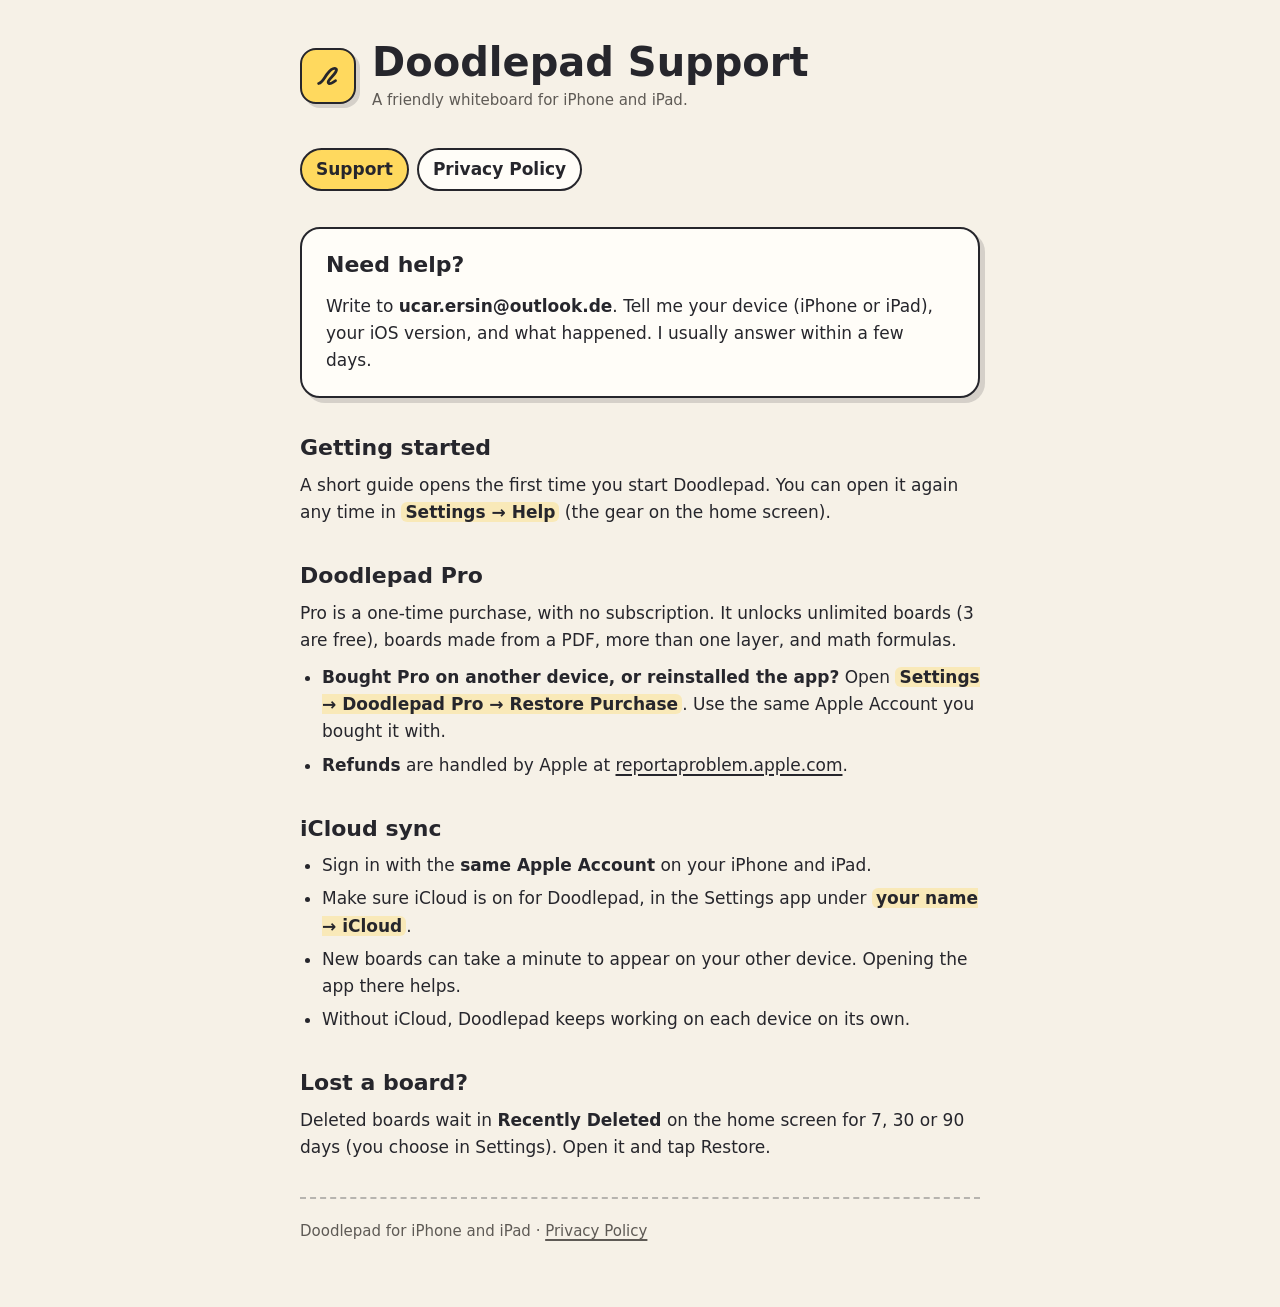
==== index.html @ c5657239 "Add Doodlepad's support page and privacy policy Plain pages for GitHub Pages: support (contact, Pro," ====
<!doctype html>
<html lang="en">
<head>
  <meta charset="utf-8">
  <meta name="viewport" content="width=device-width, initial-scale=1, viewport-fit=cover">
  <title>Doodlepad Support</title>
  <meta name="description" content="Help and contact for Doodlepad, the whiteboard app for iPhone and iPad.">
  <link rel="stylesheet" href="style.css">
</head>
<body>
<main>
  <header>
    <div class="badge" aria-hidden="true">
      <svg viewBox="0 0 32 32"><path d="M6 24c4-1 6-6 9-10s6-7 9-6-1 6-4 9-5 6-3 7 5-2 7-3"/></svg>
    </div>
    <div>
      <h1>Doodlepad Support</h1>
      <p class="lead">A friendly whiteboard for iPhone and iPad.</p>
    </div>
  </header>

  <nav aria-label="Pages">
    <a href="./" aria-current="page">Support</a>
    <a href="privacy.html">Privacy Policy</a>
  </nav>

  <div class="card">
    <h2>Need help?</h2>
    <p>Write to <span class="email">ucar.ersin@outlook.de</span>. Tell me your device (iPhone or iPad), your iOS version, and what happened. I usually answer within a few days.</p>
  </div>

  <section>
    <h2>Getting started</h2>
    <p>A short guide opens the first time you start Doodlepad. You can open it again any time in <span class="path">Settings → Help</span> (the gear on the home screen).</p>
  </section>

  <section>
    <h2>Doodlepad Pro</h2>
    <p>Pro is a one-time purchase, with no subscription. It unlocks unlimited boards (3 are free), boards made from a PDF, more than one layer, and math formulas.</p>
    <ul>
      <li><strong>Bought Pro on another device, or reinstalled the app?</strong> Open <span class="path">Settings → Doodlepad Pro → Restore Purchase</span>. Use the same Apple Account you bought it with.</li>
      <li><strong>Refunds</strong> are handled by Apple at <a href="https://reportaproblem.apple.com" target="_blank" rel="noopener">reportaproblem.apple.com</a>.</li>
    </ul>
  </section>

  <section>
    <h2>iCloud sync</h2>
    <ul>
      <li>Sign in with the <strong>same Apple Account</strong> on your iPhone and iPad.</li>
      <li>Make sure iCloud is on for Doodlepad, in the Settings app under <span class="path">your name → iCloud</span>.</li>
      <li>New boards can take a minute to appear on your other device. Opening the app there helps.</li>
      <li>Without iCloud, Doodlepad keeps working on each device on its own.</li>
    </ul>
  </section>

  <section>
    <h2>Lost a board?</h2>
    <p>Deleted boards wait in <strong>Recently Deleted</strong> on the home screen for 7, 30 or 90 days (you choose in Settings). Open it and tap Restore.</p>
  </section>

  <footer>Doodlepad for iPhone and iPad · <a href="privacy.html">Privacy Policy</a></footer>
</main>
</body>
</html>
---- style.css ----
/* Doodlepad's site: the app's paper, ink and sun yellow. System fonts only
   (nothing loaded from other servers). One reading column. */
:root {
  --paper: #F6F1E7;
  --card: #FFFDF8;
  --ink: #26262C;
  --muted: #5E5A55;
  --line: #26262C;
  --shadow: rgba(38, 38, 44, 0.16);
  --sun: #FFD95E;
  --mint: #62D9A6;
  --display: ui-rounded, "SF Pro Rounded", system-ui, -apple-system, "Segoe UI", sans-serif;
  --body: system-ui, -apple-system, "Segoe UI", Roboto, sans-serif;
  color-scheme: light;
}
@media (prefers-color-scheme: dark) {
  :root {
    --paper: #1D1D21; --card: #28282E; --ink: #F3EEE4; --muted: #B9B2A6;
    --line: #F3EEE4; --shadow: rgba(0, 0, 0, 0.45); --sun: #F2C94C; --mint: #4CC08F;
    color-scheme: dark;
  }
}

* { box-sizing: border-box; }
body {
  margin: 0;
  background: var(--paper);
  color: var(--ink);
  font-family: var(--body);
  font-size: 17px;
  line-height: 1.6;
  padding-left: max(16px, env(safe-area-inset-left, 0px));
  padding-right: max(16px, env(safe-area-inset-right, 0px));
  padding-block: 40px 64px;
}
main { max-width: 680px; margin: 0 auto; display: flex; flex-direction: column; gap: 36px; }

header { display: flex; align-items: center; gap: 16px; }
.badge {
  flex: none; width: 56px; height: 56px; border-radius: 16px;
  background: var(--sun); border: 2.5px solid var(--line);
  box-shadow: 4px 4px 0 var(--shadow);
  display: grid; place-items: center;
}
.badge svg { width: 30px; height: 30px; }
.badge path { fill: none; stroke: #26262C; stroke-width: 3; stroke-linecap: round; stroke-linejoin: round; }
h1 {
  font-family: var(--display); font-weight: 900; font-size: clamp(30px, 6vw, 40px);
  line-height: 1.1; margin: 0; text-wrap: balance;
}
.lead { margin: 4px 0 0; color: var(--muted); font-size: 15px; }

nav { display: flex; flex-wrap: wrap; gap: 8px; }
nav a {
  font-weight: 700; text-decoration: none; padding: 6px 14px; border-radius: 999px;
  border: 2px solid var(--line); background: var(--card);
}
nav a[aria-current="page"] { background: var(--sun); color: #26262C; }

.card {
  background: var(--card); border: 2.5px solid var(--line); border-radius: 20px;
  box-shadow: 5px 5px 0 var(--shadow);
  padding: 22px 24px; display: flex; flex-direction: column; gap: 14px;
}
.card ul { list-style: none; margin: 0; padding: 0; display: grid; gap: 10px; }
.card li { display: grid; grid-template-columns: 26px 1fr; gap: 10px; align-items: start; }
.card li span { min-width: 0; }
.tick {
  width: 22px; height: 22px; margin-top: 3px; border-radius: 50%;
  background: var(--mint); border: 2px solid var(--line);
  display: grid; place-items: center;
}
.tick svg { width: 12px; height: 12px; }
.tick path { fill: none; stroke: #26262C; stroke-width: 3; stroke-linecap: round; stroke-linejoin: round; }

section { display: flex; flex-direction: column; gap: 10px; }
h2 {
  font-family: var(--display); font-weight: 800; font-size: 22px; line-height: 1.25;
  margin: 0; text-wrap: balance;
}
p { margin: 0; }
section ul { margin: 0; padding-left: 22px; display: grid; gap: 6px; }
.path {
  font-weight: 700;
  background: color-mix(in srgb, var(--sun) 35%, transparent);
  border-radius: 6px; padding: 0 4px;
}
.email { font-weight: 700; user-select: all; -webkit-user-select: all; overflow-wrap: anywhere; }
a { color: inherit; text-decoration-thickness: 2px; text-underline-offset: 3px; }
a:focus-visible { outline: 3px solid var(--sun); outline-offset: 2px; border-radius: 4px; }

footer {
  border-top: 2px dashed color-mix(in srgb, var(--line) 30%, transparent);
  padding-top: 20px; color: var(--muted); font-size: 15px;
}
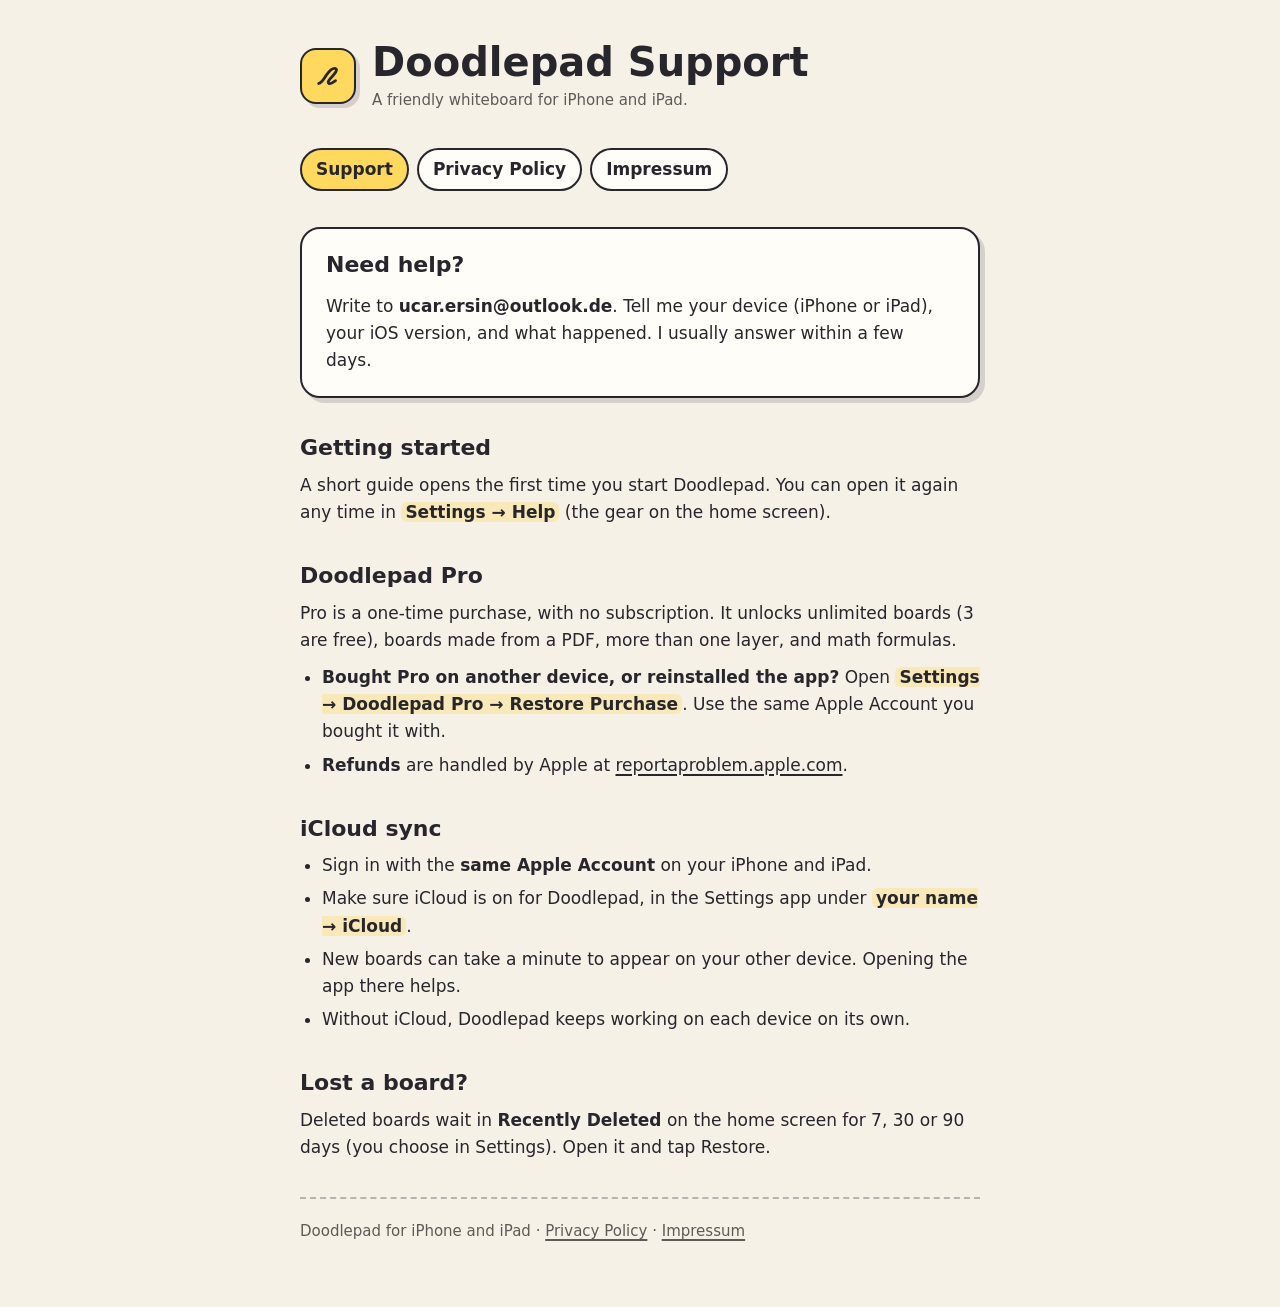
==== commit e01f69aa: "Add an Impressum and the address in the privacy contact Co-Authored-By: Claude Opus 5.5 <noreply@ant" ====
--- a/index.html
+++ b/index.html
@@ -22,6 +22,7 @@
   <nav aria-label="Pages">
     <a href="./" aria-current="page">Support</a>
     <a href="privacy.html">Privacy Policy</a>
+    <a href="impressum.html">Impressum</a>
   </nav>
 
   <div class="card">
@@ -58,7 +59,7 @@
     <p>Deleted boards wait in <strong>Recently Deleted</strong> on the home screen for 7, 30 or 90 days (you choose in Settings). Open it and tap Restore.</p>
   </section>
 
-  <footer>Doodlepad for iPhone and iPad · <a href="privacy.html">Privacy Policy</a></footer>
+  <footer>Doodlepad for iPhone and iPad · <a href="privacy.html">Privacy Policy</a> · <a href="impressum.html">Impressum</a></footer>
 </main>
 </body>
 </html>
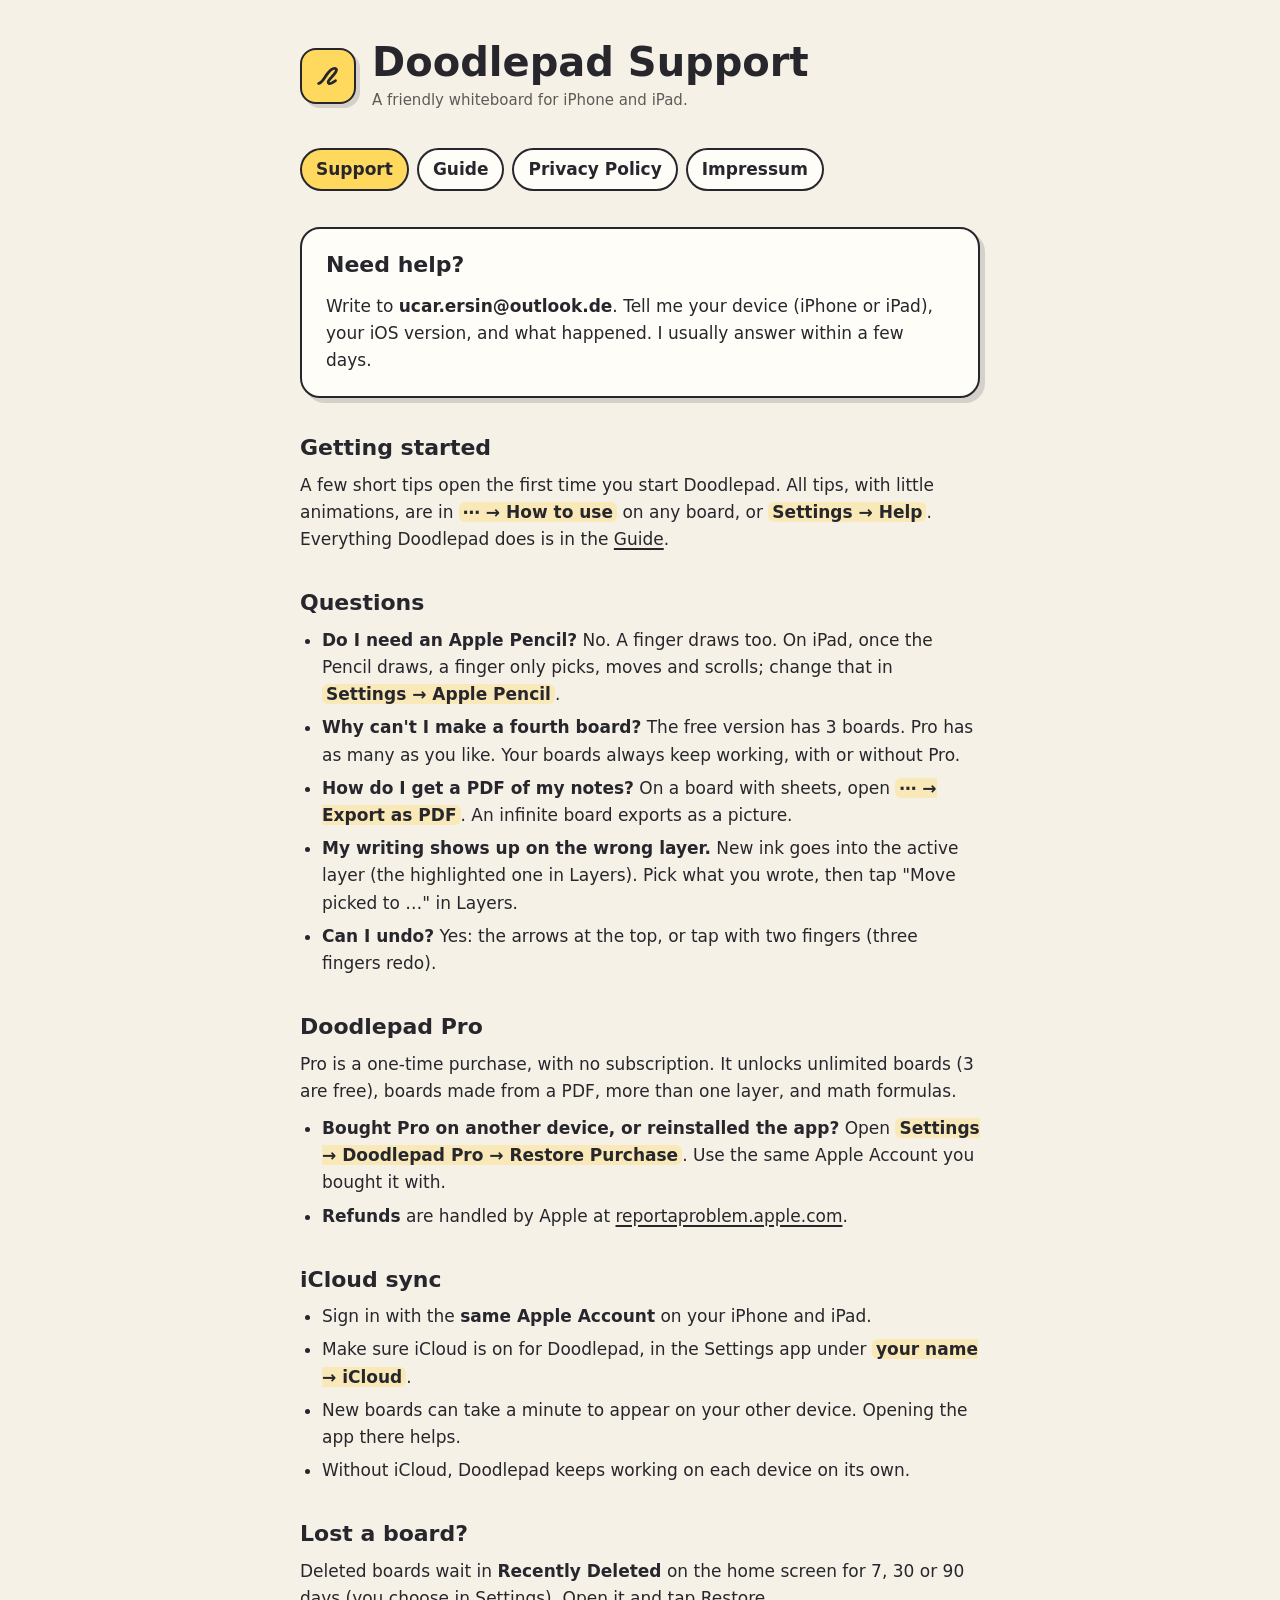
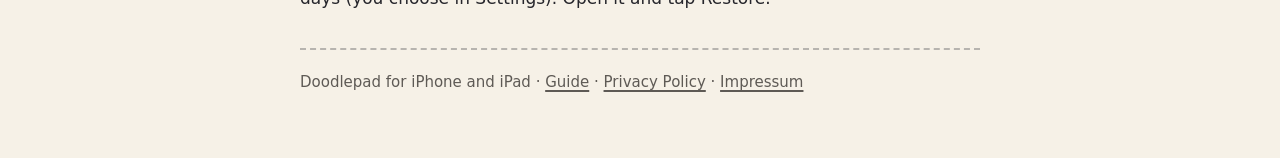
==== commit 8ec5bd6a: "Add a detailed Guide, questions on the support page, and Guide links Co-Authored-By: Claude Opus 5.5" ====
--- a/index.html
+++ b/index.html
@@ -21,6 +21,7 @@
 
   <nav aria-label="Pages">
     <a href="./" aria-current="page">Support</a>
+    <a href="guide.html">Guide</a>
     <a href="privacy.html">Privacy Policy</a>
     <a href="impressum.html">Impressum</a>
   </nav>
@@ -32,7 +33,18 @@
 
   <section>
     <h2>Getting started</h2>
-    <p>A short guide opens the first time you start Doodlepad. You can open it again any time in <span class="path">Settings → Help</span> (the gear on the home screen).</p>
+    <p>A few short tips open the first time you start Doodlepad. All tips, with little animations, are in <span class="path">⋯ → How to use</span> on any board, or <span class="path">Settings → Help</span>. Everything Doodlepad does is in the <a href="guide.html">Guide</a>.</p>
+  </section>
+
+  <section>
+    <h2>Questions</h2>
+    <ul>
+      <li><strong>Do I need an Apple Pencil?</strong> No. A finger draws too. On iPad, once the Pencil draws, a finger only picks, moves and scrolls; change that in <span class="path">Settings → Apple Pencil</span>.</li>
+      <li><strong>Why can't I make a fourth board?</strong> The free version has 3 boards. Pro has as many as you like. Your boards always keep working, with or without Pro.</li>
+      <li><strong>How do I get a PDF of my notes?</strong> On a board with sheets, open <span class="path">⋯ → Export as PDF</span>. An infinite board exports as a picture.</li>
+      <li><strong>My writing shows up on the wrong layer.</strong> New ink goes into the active layer (the highlighted one in Layers). Pick what you wrote, then tap "Move picked to …" in Layers.</li>
+      <li><strong>Can I undo?</strong> Yes: the arrows at the top, or tap with two fingers (three fingers redo).</li>
+    </ul>
   </section>
 
   <section>
@@ -59,7 +71,7 @@
     <p>Deleted boards wait in <strong>Recently Deleted</strong> on the home screen for 7, 30 or 90 days (you choose in Settings). Open it and tap Restore.</p>
   </section>
 
-  <footer>Doodlepad for iPhone and iPad · <a href="privacy.html">Privacy Policy</a> · <a href="impressum.html">Impressum</a></footer>
+  <footer>Doodlepad for iPhone and iPad · <a href="guide.html">Guide</a> · <a href="privacy.html">Privacy Policy</a> · <a href="impressum.html">Impressum</a></footer>
 </main>
 </body>
 </html>
--- a/style.css
+++ b/style.css
@@ -79,7 +79,26 @@
   margin: 0; text-wrap: balance;
 }
 p { margin: 0; }
-section ul { margin: 0; padding-left: 22px; display: grid; gap: 6px; }
+h3 {
+  font-family: var(--display); font-weight: 800; font-size: 18px; line-height: 1.3;
+  margin: 8px 0 0;
+}
+section ul, section ol { margin: 0; padding-left: 22px; display: grid; gap: 6px; }
+section li > ul { margin-top: 6px; }
+/* Guide sections jump under a little room at the top. */
+section[id] { scroll-margin-top: 16px; }
+/* The guide's contents: small chips that wrap, lighter than the page menu. */
+.toc-title {
+  font-family: var(--body); font-size: 13px; font-weight: 800;
+  letter-spacing: 0.08em; text-transform: uppercase; color: var(--muted);
+}
+section ul.toc { list-style: none; margin: 0; padding: 0; display: flex; flex-wrap: wrap; gap: 8px; }
+.toc a {
+  display: inline-block; text-decoration: none; font-size: 15px; font-weight: 600; line-height: 1.3;
+  padding: 6px 12px; border-radius: 999px; background: var(--card);
+  border: 1.5px solid color-mix(in srgb, var(--line) 30%, transparent);
+}
+.toc a:hover { background: color-mix(in srgb, var(--sun) 45%, var(--card)); border-color: var(--line); }
 .path {
   font-weight: 700;
   background: color-mix(in srgb, var(--sun) 35%, transparent);
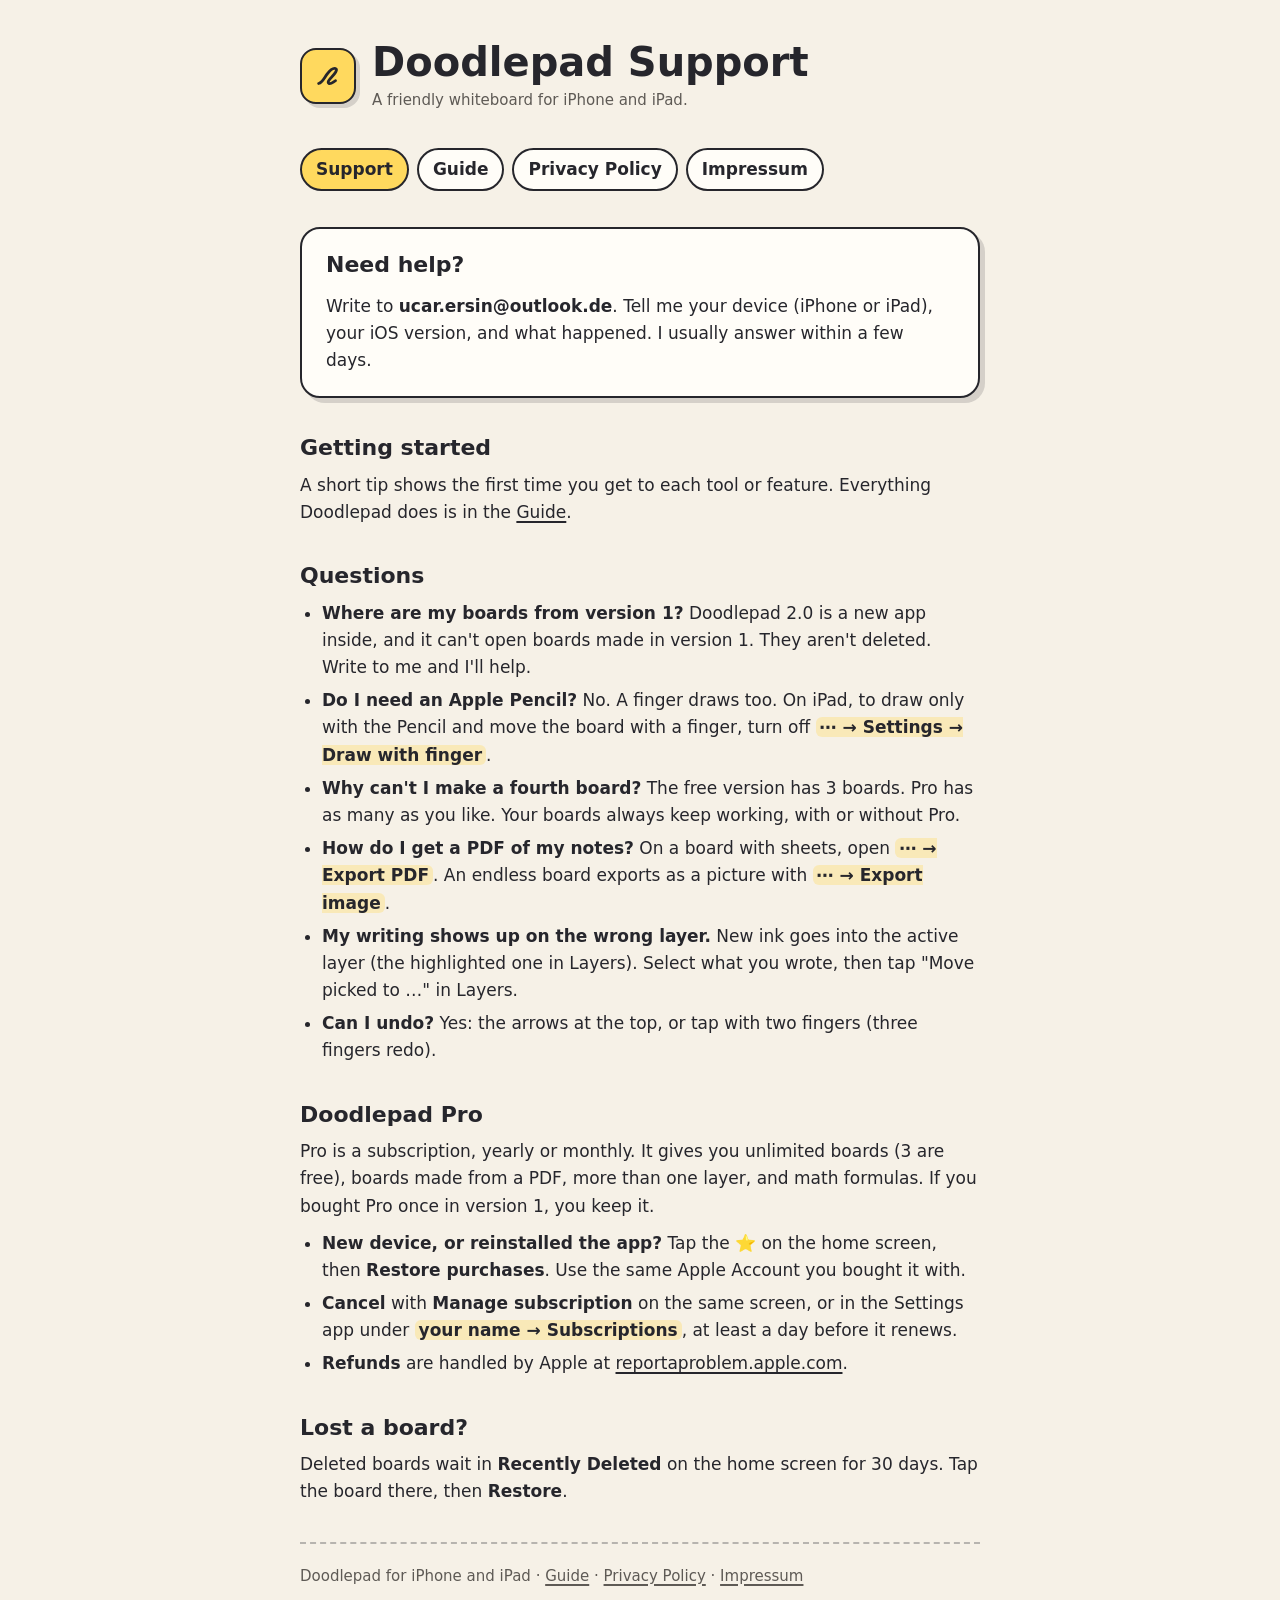
==== commit 2ea61f66: "Support and privacy: rewritten for Doodlepad 2.0 Co-Authored-By: Claude Opus 5.5 <noreply@anthropic." ====
--- a/index.html
+++ b/index.html
@@ -33,42 +33,34 @@
 
   <section>
     <h2>Getting started</h2>
-    <p>A few short tips open the first time you start Doodlepad. All tips, with little animations, are in <span class="path">⋯ → How to use</span> on any board, or <span class="path">Settings → Help</span>. Everything Doodlepad does is in the <a href="guide.html">Guide</a>.</p>
+    <p>A short tip shows the first time you get to each tool or feature. Everything Doodlepad does is in the <a href="guide.html">Guide</a>.</p>
   </section>
 
   <section>
     <h2>Questions</h2>
     <ul>
-      <li><strong>Do I need an Apple Pencil?</strong> No. A finger draws too. On iPad, once the Pencil draws, a finger only picks, moves and scrolls; change that in <span class="path">Settings → Apple Pencil</span>.</li>
+      <li><strong>Where are my boards from version 1?</strong> Doodlepad 2.0 is a new app inside, and it can't open boards made in version 1. They aren't deleted. Write to me and I'll help.</li>
+      <li><strong>Do I need an Apple Pencil?</strong> No. A finger draws too. On iPad, to draw only with the Pencil and move the board with a finger, turn off <span class="path">⋯ → Settings → Draw with finger</span>.</li>
       <li><strong>Why can't I make a fourth board?</strong> The free version has 3 boards. Pro has as many as you like. Your boards always keep working, with or without Pro.</li>
-      <li><strong>How do I get a PDF of my notes?</strong> On a board with sheets, open <span class="path">⋯ → Export as PDF</span>. An infinite board exports as a picture.</li>
-      <li><strong>My writing shows up on the wrong layer.</strong> New ink goes into the active layer (the highlighted one in Layers). Pick what you wrote, then tap "Move picked to …" in Layers.</li>
+      <li><strong>How do I get a PDF of my notes?</strong> On a board with sheets, open <span class="path">⋯ → Export PDF</span>. An endless board exports as a picture with <span class="path">⋯ → Export image</span>.</li>
+      <li><strong>My writing shows up on the wrong layer.</strong> New ink goes into the active layer (the highlighted one in Layers). Select what you wrote, then tap "Move picked to …" in Layers.</li>
       <li><strong>Can I undo?</strong> Yes: the arrows at the top, or tap with two fingers (three fingers redo).</li>
     </ul>
   </section>
 
   <section>
     <h2>Doodlepad Pro</h2>
-    <p>Pro is a one-time purchase, with no subscription. It unlocks unlimited boards (3 are free), boards made from a PDF, more than one layer, and math formulas.</p>
+    <p>Pro is a subscription, yearly or monthly. It gives you unlimited boards (3 are free), boards made from a PDF, more than one layer, and math formulas. If you bought Pro once in version 1, you keep it.</p>
     <ul>
-      <li><strong>Bought Pro on another device, or reinstalled the app?</strong> Open <span class="path">Settings → Doodlepad Pro → Restore Purchase</span>. Use the same Apple Account you bought it with.</li>
+      <li><strong>New device, or reinstalled the app?</strong> Tap the ⭐ on the home screen, then <strong>Restore purchases</strong>. Use the same Apple Account you bought it with.</li>
+      <li><strong>Cancel</strong> with <strong>Manage subscription</strong> on the same screen, or in the Settings app under <span class="path">your name → Subscriptions</span>, at least a day before it renews.</li>
       <li><strong>Refunds</strong> are handled by Apple at <a href="https://reportaproblem.apple.com" target="_blank" rel="noopener">reportaproblem.apple.com</a>.</li>
     </ul>
   </section>
 
   <section>
-    <h2>iCloud sync</h2>
-    <ul>
-      <li>Sign in with the <strong>same Apple Account</strong> on your iPhone and iPad.</li>
-      <li>Make sure iCloud is on for Doodlepad, in the Settings app under <span class="path">your name → iCloud</span>.</li>
-      <li>New boards can take a minute to appear on your other device. Opening the app there helps.</li>
-      <li>Without iCloud, Doodlepad keeps working on each device on its own.</li>
-    </ul>
-  </section>
-
-  <section>
     <h2>Lost a board?</h2>
-    <p>Deleted boards wait in <strong>Recently Deleted</strong> on the home screen for 7, 30 or 90 days (you choose in Settings). Open it and tap Restore.</p>
+    <p>Deleted boards wait in <strong>Recently Deleted</strong> on the home screen for 30 days. Tap the board there, then <strong>Restore</strong>.</p>
   </section>
 
   <footer>Doodlepad for iPhone and iPad · <a href="guide.html">Guide</a> · <a href="privacy.html">Privacy Policy</a> · <a href="impressum.html">Impressum</a></footer>
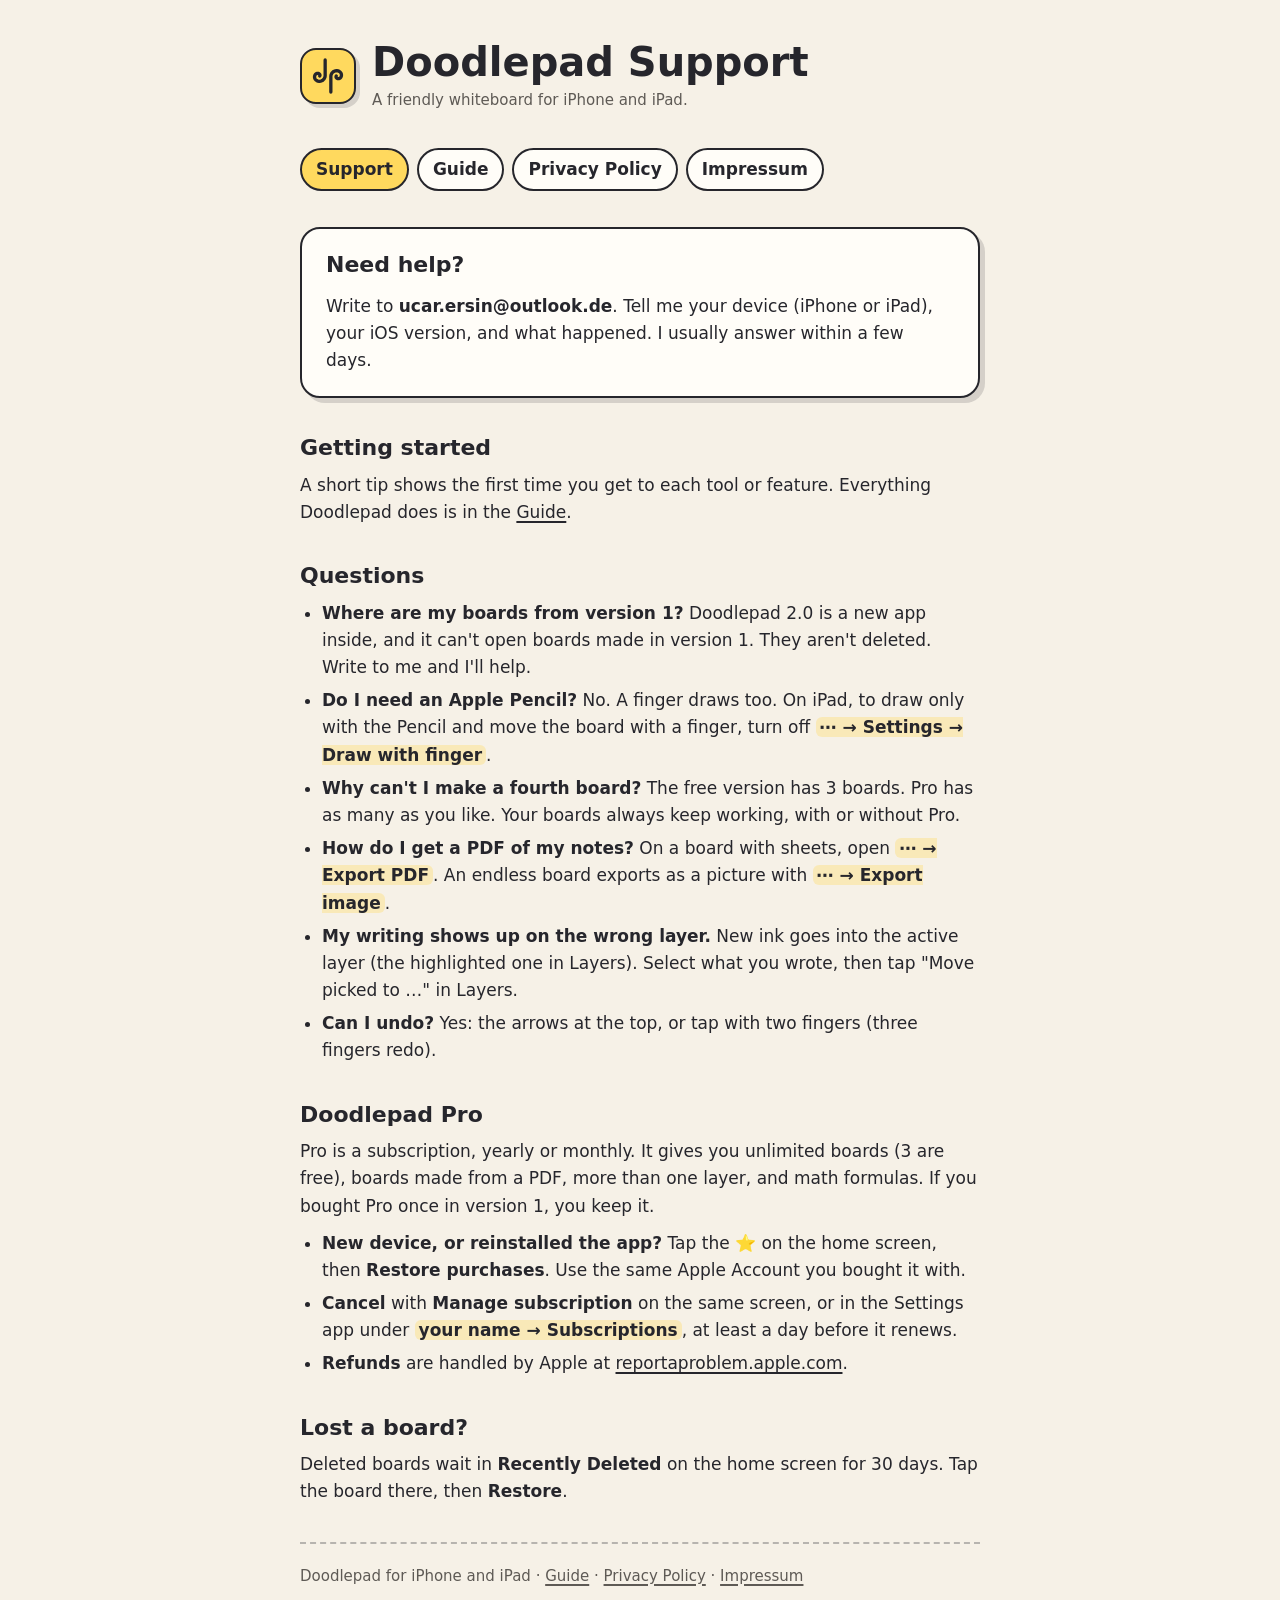
==== commit a28bae3d: "Site: the new d/p spiral logo as header badge and web icon Co-Authored-By: Claude Opus 5.5 <noreply@" ====
--- a/index.html
+++ b/index.html
@@ -6,12 +6,14 @@
   <title>Doodlepad Support</title>
   <meta name="description" content="Help and contact for Doodlepad, the whiteboard app for iPhone and iPad.">
   <link rel="stylesheet" href="style.css">
+  <link rel="icon" href="apple-touch-icon.png">
+  <link rel="apple-touch-icon" href="apple-touch-icon.png">
 </head>
 <body>
 <main>
   <header>
     <div class="badge" aria-hidden="true">
-      <svg viewBox="0 0 32 32"><path d="M6 24c4-1 6-6 9-10s6-7 9-6-1 6-4 9-5 6-3 7 5-2 7-3"/></svg>
+      <svg viewBox="12 12 76 76"><path d="M32.5 50.0 L32.8 49.4 L33.0 48.8 L33.0 48.0 L32.8 47.2 L32.4 46.4 L31.8 45.7 L31.0 45.1 L30.0 44.6 L28.9 44.4 L27.7 44.4 L26.4 44.6 L25.2 45.2 L24.0 46.0 L23.0 47.1 L22.3 48.5 L21.8 50.0 L21.6 51.7 L21.7 53.4 L22.2 55.2 L23.1 56.9 L24.4 58.4 L26.0 59.6 L27.9 60.6 L30.0 61.1 L32.2 61.3 L34.5 60.9 L36.8 60.1 L38.9 58.9 L40.7 57.2 L42.3 55.1 L43.4 52.7 L44.0 50.0 L44.0 16.0"/><path transform="rotate(180 50 50)" d="M32.5 50.0 L32.8 49.4 L33.0 48.8 L33.0 48.0 L32.8 47.2 L32.4 46.4 L31.8 45.7 L31.0 45.1 L30.0 44.6 L28.9 44.4 L27.7 44.4 L26.4 44.6 L25.2 45.2 L24.0 46.0 L23.0 47.1 L22.3 48.5 L21.8 50.0 L21.6 51.7 L21.7 53.4 L22.2 55.2 L23.1 56.9 L24.4 58.4 L26.0 59.6 L27.9 60.6 L30.0 61.1 L32.2 61.3 L34.5 60.9 L36.8 60.1 L38.9 58.9 L40.7 57.2 L42.3 55.1 L43.4 52.7 L44.0 50.0 L44.0 16.0"/></svg>
     </div>
     <div>
       <h1>Doodlepad Support</h1>
--- a/style.css
+++ b/style.css
@@ -42,8 +42,9 @@
   box-shadow: 4px 4px 0 var(--shadow);
   display: grid; place-items: center;
 }
-.badge svg { width: 30px; height: 30px; }
-.badge path { fill: none; stroke: #26262C; stroke-width: 3; stroke-linecap: round; stroke-linejoin: round; }
+/* The app icon's d/p spiral, cropped to the mark (viewBox 12 12 76 76). */
+.badge svg { width: 36px; height: 36px; }
+.badge path { fill: none; stroke: #26262C; stroke-width: 7; stroke-linecap: round; stroke-linejoin: round; }
 h1 {
   font-family: var(--display); font-weight: 900; font-size: clamp(30px, 6vw, 40px);
   line-height: 1.1; margin: 0; text-wrap: balance;
